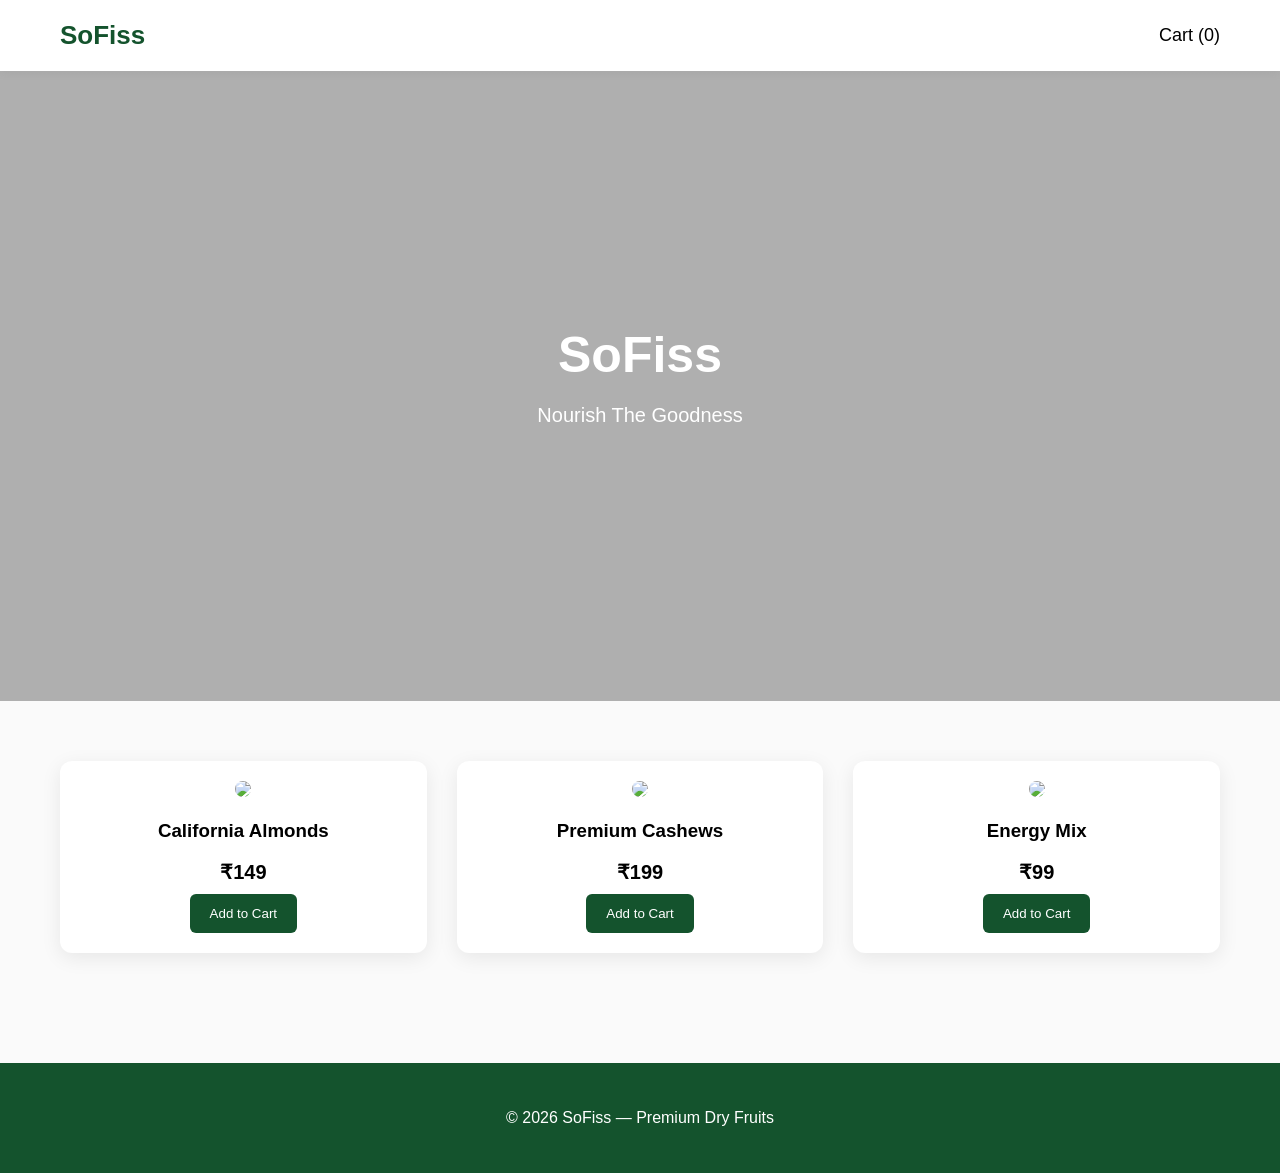
==== index.html @ 2367a93e "Update index.html" ====
<!DOCTYPE html>
<html lang="en">
<head>
<meta charset="UTF-8">
<meta name="viewport" content="width=device-width, initial-scale=1.0">
<title>SoFiss - Nourish The Goodness</title>

<style>

body{
margin:0;
font-family:Arial;
background:#fafafa;
}

header{
display:flex;
justify-content:space-between;
align-items:center;
padding:20px 60px;
background:white;
box-shadow:0 2px 10px rgba(0,0,0,0.05);
}

.logo{
font-size:26px;
font-weight:bold;
color:#14532d;
}

.cart{
font-size:18px;
cursor:pointer;
}

.hero{
height:70vh;
background:linear-gradient(rgba(0,0,0,0.3),rgba(0,0,0,0.3)),
url('https://images.unsplash.com/photo-1604908176997-4317a8c7d0cb');
background-size:cover;
background-position:center;
display:flex;
align-items:center;
justify-content:center;
color:white;
text-align:center;
}

.hero h1{
font-size:50px;
margin:0;
}

.hero p{
font-size:20px;
}

.products{
padding:60px;
display:grid;
grid-template-columns:repeat(auto-fit,minmax(250px,1fr));
gap:30px;
}

.card{
background:white;
border-radius:12px;
box-shadow:0 5px 20px rgba(0,0,0,0.08);
padding:20px;
text-align:center;
transition:0.3s;
}

.card:hover{
transform:translateY(-5px);
}

.card img{
width:100%;
border-radius:10px;
}

.price{
font-size:20px;
font-weight:bold;
margin:10px 0;
}

button{
background:#14532d;
color:white;
border:none;
padding:12px 20px;
border-radius:6px;
cursor:pointer;
}

button:hover{
background:#166534;
}

.cart-popup{
position:fixed;
right:0;
top:0;
width:320px;
height:100%;
background:white;
box-shadow:-5px 0 20px rgba(0,0,0,0.1);
padding:20px;
display:none;
flex-direction:column;
}

.cart-item{
display:flex;
justify-content:space-between;
margin-bottom:15px;
}

.checkout{
margin-top:auto;
}

footer{
text-align:center;
padding:30px;
background:#14532d;
color:white;
margin-top:50px;
}

</style>
</head>

<body>

<header>

<div class="logo">SoFiss</div>

<div class="cart" onclick="toggleCart()">
Cart (<span id="cart-count">0</span>)
</div>

</header>

<section class="hero">

<div>
<h1>SoFiss</h1>
<p>Nourish The Goodness</p>
</div>

</section>


<section class="products">

<div class="card">
<img src="https://images.unsplash.com/photo-1508747703725-719777637510">
<h3>California Almonds</h3>
<div class="price">₹149</div>
<button onclick="addToCart('Almonds',149)">Add to Cart</button>
</div>

<div class="card">
<img src="https://images.unsplash.com/photo-1615486363976-54a61d5bb0f7">
<h3>Premium Cashews</h3>
<div class="price">₹199</div>
<button onclick="addToCart('Cashews',199)">Add to Cart</button>
</div>

<div class="card">
<img src="https://images.unsplash.com/photo-1614707267537-b85aaf00c4b7">
<h3>Energy Mix</h3>
<div class="price">₹99</div>
<button onclick="addToCart('Mix Fruit',99)">Add to Cart</button>
</div>

</section>


<div class="cart-popup" id="cart">

<h2>Your Cart</h2>

<div id="cart-items"></div>

<div class="checkout">
<button onclick="checkout()">Checkout</button>
</div>

</div>


<footer>

<p>© 2026 SoFiss — Premium Dry Fruits</p>

</footer>


<script>

let cart=[]
let cartCount=0

function addToCart(name,price){

cart.push({name,price})

cartCount++

document.getElementById("cart-count").innerText=cartCount

renderCart()

}

function renderCart(){

let items=document.getElementById("cart-items")

items.innerHTML=""

cart.forEach((item,index)=>{

items.innerHTML+=`

<div class="cart-item">

${item.name} - ₹${item.price}

<button onclick="removeItem(${index})">X</button>

</div>

`

})

}

function removeItem(index){

cart.splice(index,1)

cartCount--

document.getElementById("cart-count").innerText=cartCount

renderCart()

}

function toggleCart(){

let cartBox=document.getElementById("cart")

if(cartBox.style.display==="flex"){

cartBox.style.display="none"

}else{

cartBox.style.display="flex"

}

}

function checkout(){

alert("Order placed successfully!")

cart=[]

cartCount=0

document.getElementById("cart-count").innerText=0

renderCart()

}

</script>

</body>
</html>
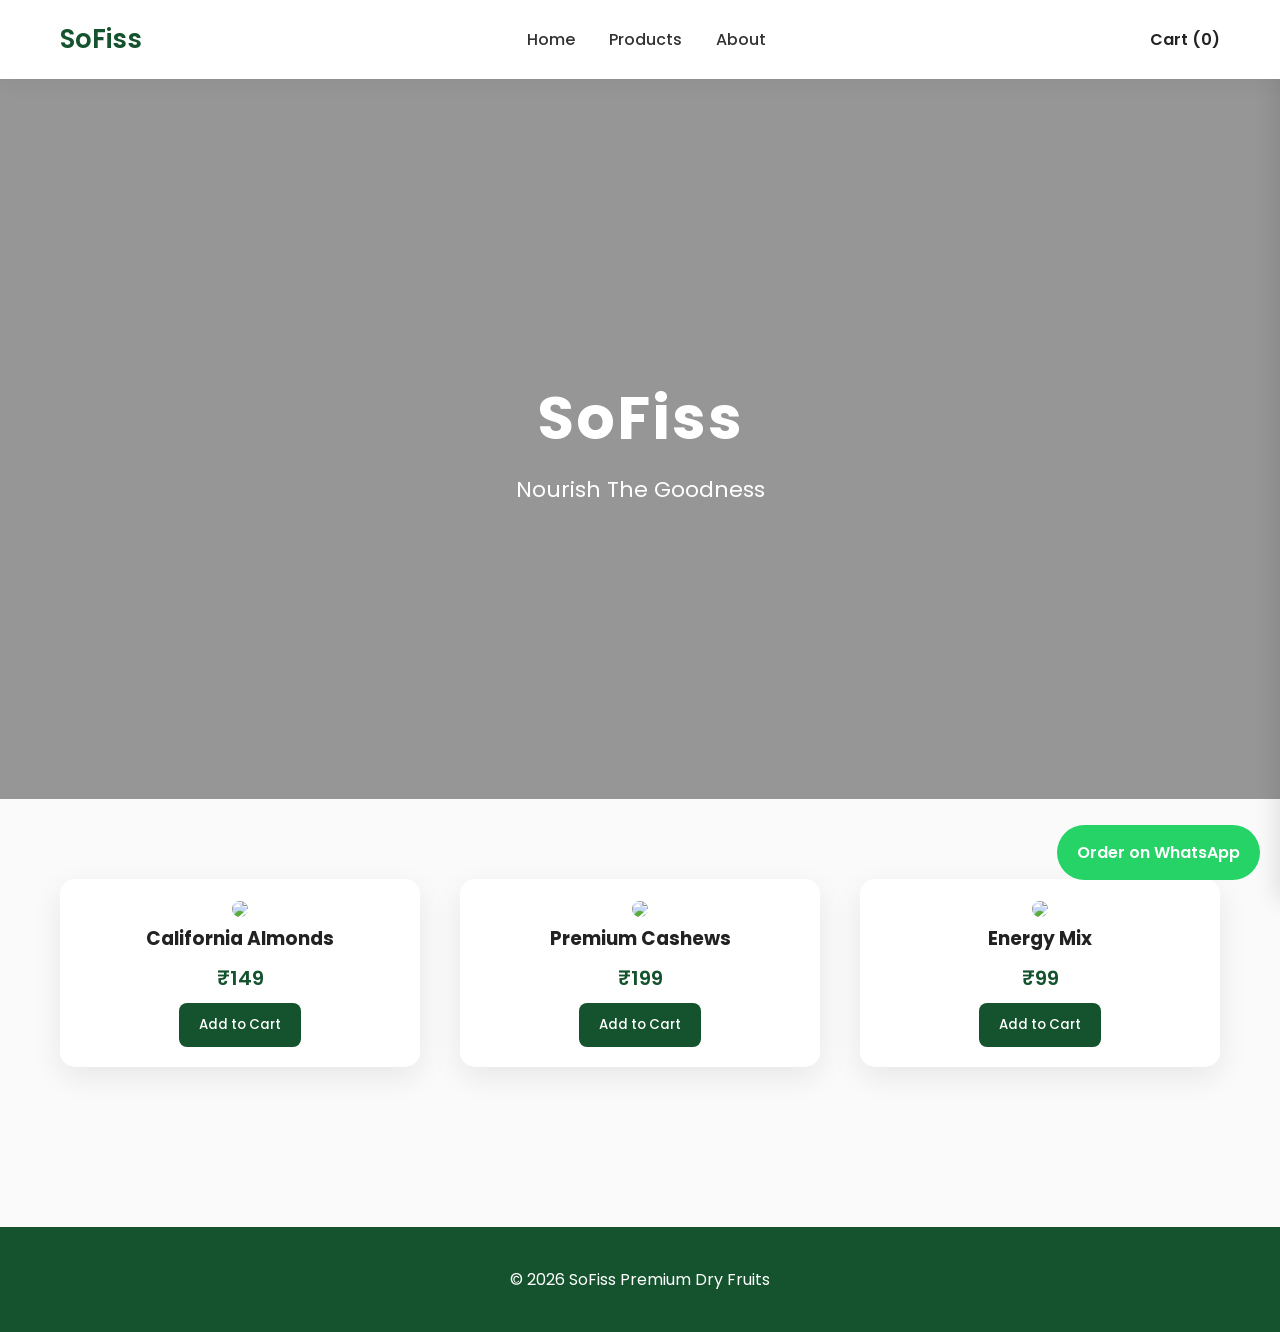
==== commit d248bca5: "Update index.html" ====
--- a/index.html
+++ b/index.html
@@ -1,16 +1,26 @@
 <!DOCTYPE html>
 <html lang="en">
 <head>
+
 <meta charset="UTF-8">
 <meta name="viewport" content="width=device-width, initial-scale=1.0">
-<title>SoFiss - Nourish The Goodness</title>
+
+<title>SoFiss | Nourish The Goodness</title>
+
+<link href="https://fonts.googleapis.com/css2?family=Poppins:wght@300;400;600&display=swap" rel="stylesheet">
 
 <style>
 
+*{
+margin:0;
+padding:0;
+box-sizing:border-box;
+font-family:Poppins;
+}
+
 body{
-margin:0;
-font-family:Arial;
 background:#fafafa;
+color:#222;
 }
 
 header{
@@ -19,71 +29,83 @@
 align-items:center;
 padding:20px 60px;
 background:white;
-box-shadow:0 2px 10px rgba(0,0,0,0.05);
+box-shadow:0 4px 20px rgba(0,0,0,0.05);
+position:sticky;
+top:0;
+z-index:100;
 }
 
 .logo{
 font-size:26px;
-font-weight:bold;
+font-weight:600;
 color:#14532d;
 }
 
+nav a{
+margin:0 15px;
+text-decoration:none;
+color:#333;
+font-weight:500;
+}
+
 .cart{
-font-size:18px;
 cursor:pointer;
+font-weight:600;
 }
 
 .hero{
-height:70vh;
-background:linear-gradient(rgba(0,0,0,0.3),rgba(0,0,0,0.3)),
-url('https://images.unsplash.com/photo-1604908176997-4317a8c7d0cb');
+height:80vh;
+background:linear-gradient(rgba(0,0,0,0.4),rgba(0,0,0,0.4)),
+url("https://images.unsplash.com/photo-1604908176997-4317a8c7d0cb");
 background-size:cover;
 background-position:center;
 display:flex;
 align-items:center;
 justify-content:center;
+text-align:center;
 color:white;
-text-align:center;
 }
 
 .hero h1{
-font-size:50px;
-margin:0;
+font-size:60px;
+letter-spacing:2px;
 }
 
 .hero p{
-font-size:20px;
+font-size:22px;
+margin-top:10px;
 }
 
 .products{
-padding:60px;
+padding:80px 60px;
 display:grid;
 grid-template-columns:repeat(auto-fit,minmax(250px,1fr));
-gap:30px;
+gap:40px;
 }
 
 .card{
 background:white;
-border-radius:12px;
-box-shadow:0 5px 20px rgba(0,0,0,0.08);
+border-radius:15px;
+box-shadow:0 10px 30px rgba(0,0,0,0.08);
 padding:20px;
 text-align:center;
-transition:0.3s;
+transition:0.4s;
 }
 
 .card:hover{
-transform:translateY(-5px);
+transform:translateY(-10px);
 }
 
 .card img{
 width:100%;
-border-radius:10px;
+border-radius:12px;
 }
 
 .price{
 font-size:20px;
-font-weight:bold;
 margin:10px 0;
+font-weight:600;
+color:#14532d;
 }
 
 button{
@@ -91,59 +113,86 @@
 color:white;
 border:none;
 padding:12px 20px;
-border-radius:6px;
+border-radius:8px;
 cursor:pointer;
+font-weight:500;
 }
 
 button:hover{
-background:#166534;
-}
-
-.cart-popup{
+background:#0f3d21;
+}
+
+.cart-panel{
 position:fixed;
-right:0;
+right:-350px;
 top:0;
-width:320px;
+width:350px;
 height:100%;
 background:white;
 box-shadow:-5px 0 20px rgba(0,0,0,0.1);
-padding:20px;
-display:none;
+padding:30px;
+transition:0.4s;
+display:flex;
 flex-direction:column;
+}
+
+.cart-panel.active{
+right:0;
 }
 
 .cart-item{
 display:flex;
 justify-content:space-between;
-margin-bottom:15px;
+margin:15px 0;
+font-size:15px;
 }
 
 .checkout{
 margin-top:auto;
 }
 
+.whatsapp{
+position:fixed;
+bottom:20px;
+right:20px;
+background:#25D366;
+color:white;
+padding:15px 20px;
+border-radius:50px;
+font-weight:600;
+text-decoration:none;
+}
+
 footer{
-text-align:center;
-padding:30px;
+margin-top:80px;
+padding:40px;
 background:#14532d;
 color:white;
-margin-top:50px;
+text-align:center;
 }
 
 </style>
 </head>
 
+
 <body>
 
 <header>
 
 <div class="logo">SoFiss</div>
+
+<nav>
+<a href="#">Home</a>
+<a href="#">Products</a>
+<a href="#">About</a>
+</nav>
 
 <div class="cart" onclick="toggleCart()">
 Cart (<span id="cart-count">0</span>)
 </div>
 
 </header>
+
 
 <section class="hero">
 
@@ -181,11 +230,11 @@
 </section>
 
 
-<div class="cart-popup" id="cart">
+<div class="cart-panel" id="cartPanel">
 
 <h2>Your Cart</h2>
 
-<div id="cart-items"></div>
+<div id="cartItems"></div>
 
 <div class="checkout">
 <button onclick="checkout()">Checkout</button>
@@ -194,25 +243,30 @@
 </div>
 
 
+<a class="whatsapp" href="https://wa.me/91XXXXXXXXXX">
+Order on WhatsApp
+</a>
+
+
 <footer>
 
-<p>© 2026 SoFiss — Premium Dry Fruits</p>
+<p>© 2026 SoFiss Premium Dry Fruits</p>
 
 </footer>
 
 
+
 <script>
 
 let cart=[]
-let cartCount=0
+let count=0
 
 function addToCart(name,price){
 
 cart.push({name,price})
-
-cartCount++
-
-document.getElementById("cart-count").innerText=cartCount
+count++
+
+document.getElementById("cart-count").innerText=count
 
 renderCart()
 
@@ -220,7 +274,7 @@
 
 function renderCart(){
 
-let items=document.getElementById("cart-items")
+let items=document.getElementById("cartItems")
 
 items.innerHTML=""
 
@@ -246,9 +300,9 @@
 
 cart.splice(index,1)
 
-cartCount--
-
-document.getElementById("cart-count").innerText=cartCount
+count--
+
+document.getElementById("cart-count").innerText=count
 
 renderCart()
 
@@ -256,27 +310,16 @@
 
 function toggleCart(){
 
-let cartBox=document.getElementById("cart")
-
-if(cartBox.style.display==="flex"){
-
-cartBox.style.display="none"
-
-}else{
-
-cartBox.style.display="flex"
-
-}
+document.getElementById("cartPanel").classList.toggle("active")
 
 }
 
 function checkout(){
 
-alert("Order placed successfully!")
+alert("Thank you for ordering from SoFiss!")
 
 cart=[]
-
-cartCount=0
+count=0
 
 document.getElementById("cart-count").innerText=0
 
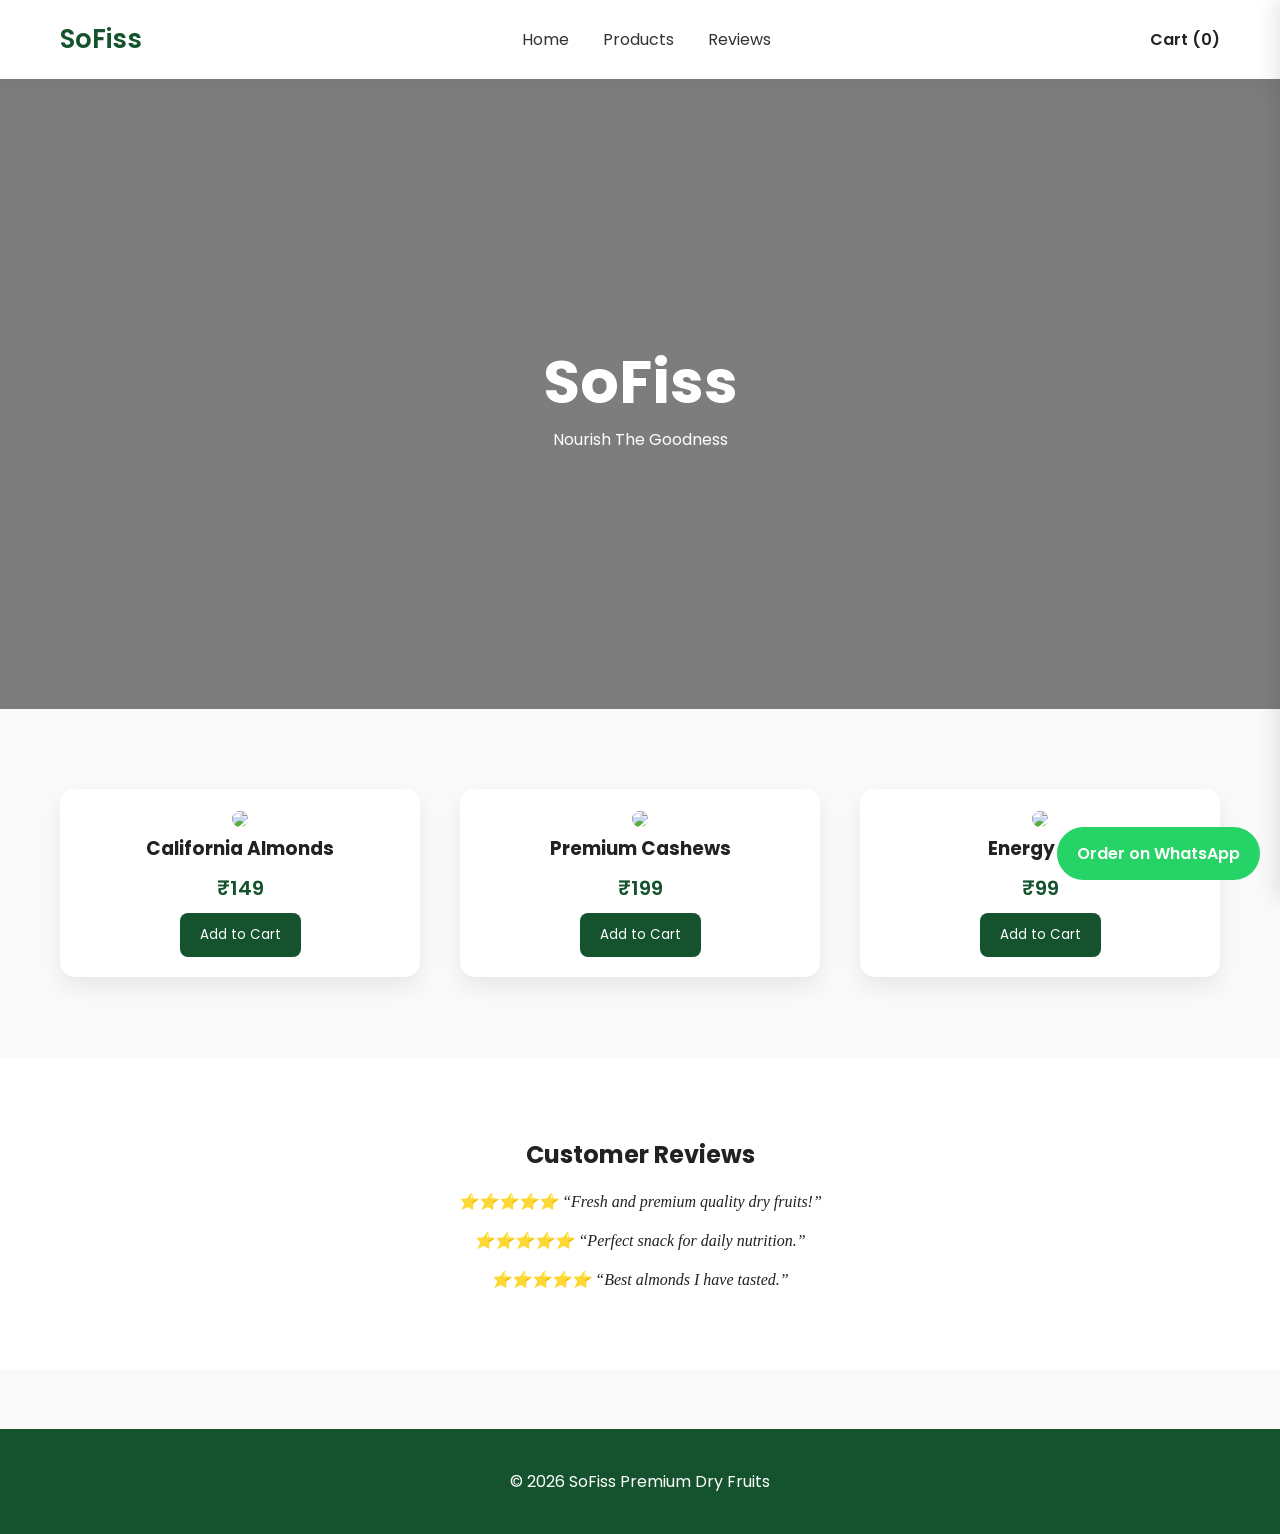
==== commit c2d05cd6: "Update index.html" ====
--- a/index.html
+++ b/index.html
@@ -1,5 +1,6 @@
 <!DOCTYPE html>
 <html lang="en">
+
 <head>
 
 <meta charset="UTF-8">
@@ -22,6 +23,8 @@
 background:#fafafa;
 color:#222;
 }
+
+/* HEADER */
 
 header{
 display:flex;
@@ -29,10 +32,9 @@
 align-items:center;
 padding:20px 60px;
 background:white;
-box-shadow:0 4px 20px rgba(0,0,0,0.05);
+box-shadow:0 5px 20px rgba(0,0,0,0.05);
 position:sticky;
 top:0;
-z-index:100;
 }
 
 .logo{
@@ -45,7 +47,6 @@
 margin:0 15px;
 text-decoration:none;
 color:#333;
-font-weight:500;
 }
 
 .cart{
@@ -53,9 +54,11 @@
 font-weight:600;
 }
 
+/* HERO */
+
 .hero{
-height:80vh;
-background:linear-gradient(rgba(0,0,0,0.4),rgba(0,0,0,0.4)),
+height:70vh;
+background:linear-gradient(rgba(0,0,0,0.5),rgba(0,0,0,0.5)),
 url("https://images.unsplash.com/photo-1604908176997-4317a8c7d0cb");
 background-size:cover;
 background-position:center;
@@ -68,32 +71,28 @@
 
 .hero h1{
 font-size:60px;
-letter-spacing:2px;
-}
-
-.hero p{
-font-size:22px;
-margin-top:10px;
-}
+}
+
+/* PRODUCTS */
 
 .products{
 padding:80px 60px;
 display:grid;
-grid-template-columns:repeat(auto-fit,minmax(250px,1fr));
+grid-template-columns:repeat(auto-fit,minmax(260px,1fr));
 gap:40px;
 }
 
 .card{
 background:white;
 border-radius:15px;
-box-shadow:0 10px 30px rgba(0,0,0,0.08);
 padding:20px;
 text-align:center;
-transition:0.4s;
+box-shadow:0 10px 25px rgba(0,0,0,0.08);
+transition:0.3s;
 }
 
 .card:hover{
-transform:translateY(-10px);
+transform:translateY(-8px);
 }
 
 .card img{
@@ -107,6 +106,8 @@
 font-weight:600;
 color:#14532d;
 }
+
+/* BUTTONS */
 
 button{
 background:#14532d;
@@ -115,22 +116,23 @@
 padding:12px 20px;
 border-radius:8px;
 cursor:pointer;
-font-weight:500;
 }
 
 button:hover{
-background:#0f3d21;
-}
+background:#0e3f22;
+}
+
+/* CART */
 
 .cart-panel{
 position:fixed;
-right:-350px;
+right:-360px;
 top:0;
-width:350px;
+width:360px;
 height:100%;
 background:white;
+padding:30px;
 box-shadow:-5px 0 20px rgba(0,0,0,0.1);
-padding:30px;
 transition:0.4s;
 display:flex;
 flex-direction:column;
@@ -144,11 +146,34 @@
 display:flex;
 justify-content:space-between;
 margin:15px 0;
-font-size:15px;
-}
-
-.checkout{
-margin-top:auto;
+}
+
+.total{
+margin-top:20px;
+font-weight:600;
+}
+
+/* REVIEWS */
+
+.reviews{
+padding:80px 60px;
+background:white;
+text-align:center;
+}
+
+.review{
+margin-top:20px;
+font-style:italic;
+}
+
+/* FOOTER */
+
+footer{
+background:#14532d;
+color:white;
+padding:40px;
+text-align:center;
+margin-top:60px;
 }
 
 .whatsapp{
@@ -156,22 +181,15 @@
 bottom:20px;
 right:20px;
 background:#25D366;
+padding:14px 20px;
+border-radius:50px;
 color:white;
-padding:15px 20px;
-border-radius:50px;
+text-decoration:none;
 font-weight:600;
-text-decoration:none;
-}
-
-footer{
-margin-top:80px;
-padding:40px;
-background:#14532d;
-color:white;
-text-align:center;
 }
 
 </style>
+
 </head>
 
 
@@ -184,7 +202,7 @@
 <nav>
 <a href="#">Home</a>
 <a href="#">Products</a>
-<a href="#">About</a>
+<a href="#">Reviews</a>
 </nav>
 
 <div class="cart" onclick="toggleCart()">
@@ -207,38 +225,78 @@
 <section class="products">
 
 <div class="card">
+
 <img src="https://images.unsplash.com/photo-1508747703725-719777637510">
+
 <h3>California Almonds</h3>
+
 <div class="price">₹149</div>
-<button onclick="addToCart('Almonds',149)">Add to Cart</button>
-</div>
+
+<button onclick="addToCart('Almonds',149)">
+Add to Cart
+</button>
+
+</div>
+
 
 <div class="card">
+
 <img src="https://images.unsplash.com/photo-1615486363976-54a61d5bb0f7">
+
 <h3>Premium Cashews</h3>
+
 <div class="price">₹199</div>
-<button onclick="addToCart('Cashews',199)">Add to Cart</button>
-</div>
+
+<button onclick="addToCart('Cashews',199)">
+Add to Cart
+</button>
+
+</div>
+
 
 <div class="card">
+
 <img src="https://images.unsplash.com/photo-1614707267537-b85aaf00c4b7">
+
 <h3>Energy Mix</h3>
+
 <div class="price">₹99</div>
-<button onclick="addToCart('Mix Fruit',99)">Add to Cart</button>
+
+<button onclick="addToCart('Mix Fruit',99)">
+Add to Cart
+</button>
+
 </div>
 
 </section>
 
 
+<section class="reviews">
+
+<h2>Customer Reviews</h2>
+
+<p class="review">⭐⭐⭐⭐⭐ “Fresh and premium quality dry fruits!”</p>
+
+<p class="review">⭐⭐⭐⭐⭐ “Perfect snack for daily nutrition.”</p>
+
+<p class="review">⭐⭐⭐⭐⭐ “Best almonds I have tasted.”</p>
+
+</section>
+
+
 <div class="cart-panel" id="cartPanel">
 
 <h2>Your Cart</h2>
 
 <div id="cartItems"></div>
 
-<div class="checkout">
-<button onclick="checkout()">Checkout</button>
-</div>
+<div class="total">
+Total: ₹<span id="total">0</span>
+</div>
+
+<button onclick="checkout()">
+Checkout
+</button>
 
 </div>
 
@@ -255,18 +313,21 @@
 </footer>
 
 
-
 <script>
 
 let cart=[]
 let count=0
+let total=0
 
 function addToCart(name,price){
 
 cart.push({name,price})
+
 count++
+total+=price
 
 document.getElementById("cart-count").innerText=count
+document.getElementById("total").innerText=total
 
 renderCart()
 
@@ -284,7 +345,7 @@
 
 <div class="cart-item">
 
-${item.name} - ₹${item.price}
+${item.name} ₹${item.price}
 
 <button onclick="removeItem(${index})">X</button>
 
@@ -298,11 +359,14 @@
 
 function removeItem(index){
 
+total-=cart[index].price
+
 cart.splice(index,1)
 
 count--
 
 document.getElementById("cart-count").innerText=count
+document.getElementById("total").innerText=total
 
 renderCart()
 
@@ -320,8 +384,10 @@
 
 cart=[]
 count=0
+total=0
 
 document.getElementById("cart-count").innerText=0
+document.getElementById("total").innerText=0
 
 renderCart()
 
@@ -329,5 +395,7 @@
 
 </script>
 
+
 </body>
+
 </html>
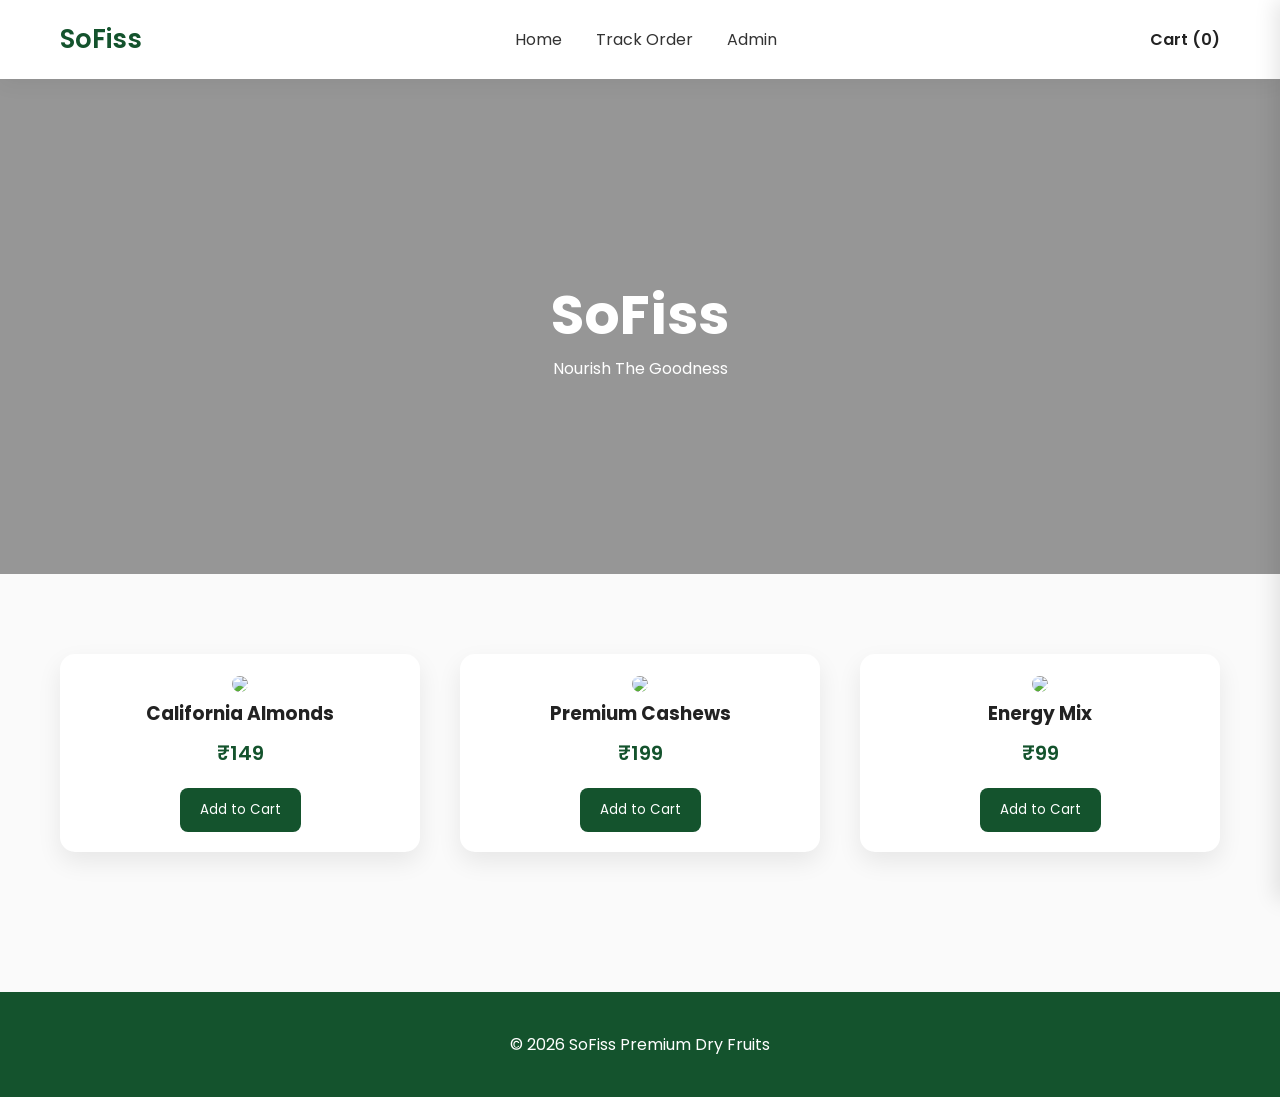
==== commit 0a5a5a5d: "Update index.html" ====
--- a/index.html
+++ b/index.html
@@ -47,6 +47,7 @@
 margin:0 15px;
 text-decoration:none;
 color:#333;
+cursor:pointer;
 }
 
 .cart{
@@ -57,20 +58,20 @@
 /* HERO */
 
 .hero{
-height:70vh;
-background:linear-gradient(rgba(0,0,0,0.5),rgba(0,0,0,0.5)),
+height:55vh;
+background:linear-gradient(rgba(0,0,0,0.4),rgba(0,0,0,0.4)),
 url("https://images.unsplash.com/photo-1604908176997-4317a8c7d0cb");
 background-size:cover;
 background-position:center;
 display:flex;
 align-items:center;
 justify-content:center;
+color:white;
 text-align:center;
-color:white;
 }
 
 .hero h1{
-font-size:60px;
+font-size:55px;
 }
 
 /* PRODUCTS */
@@ -88,11 +89,6 @@
 padding:20px;
 text-align:center;
 box-shadow:0 10px 25px rgba(0,0,0,0.08);
-transition:0.3s;
-}
-
-.card:hover{
-transform:translateY(-8px);
 }
 
 .card img{
@@ -106,8 +102,6 @@
 font-weight:600;
 color:#14532d;
 }
-
-/* BUTTONS */
 
 button{
 background:#14532d;
@@ -116,6 +110,7 @@
 padding:12px 20px;
 border-radius:8px;
 cursor:pointer;
+margin-top:10px;
 }
 
 button:hover{
@@ -134,8 +129,7 @@
 padding:30px;
 box-shadow:-5px 0 20px rgba(0,0,0,0.1);
 transition:0.4s;
-display:flex;
-flex-direction:column;
+overflow:auto;
 }
 
 .cart-panel.active{
@@ -153,20 +147,51 @@
 font-weight:600;
 }
 
-/* REVIEWS */
-
-.reviews{
-padding:80px 60px;
+/* CHECKOUT */
+
+.checkout{
+display:none;
+padding:60px;
 background:white;
-text-align:center;
-}
-
-.review{
-margin-top:20px;
-font-style:italic;
-}
-
-/* FOOTER */
+}
+
+input,textarea{
+width:100%;
+padding:12px;
+margin:10px 0;
+border-radius:6px;
+border:1px solid #ddd;
+}
+
+/* ORDER TRACKING */
+
+.track{
+display:none;
+padding:60px;
+background:white;
+}
+
+.status{
+padding:10px;
+background:#eee;
+border-radius:6px;
+margin-top:10px;
+}
+
+/* ADMIN */
+
+.admin{
+display:none;
+padding:60px;
+}
+
+.order-card{
+background:white;
+padding:20px;
+border-radius:10px;
+margin-bottom:20px;
+box-shadow:0 5px 20px rgba(0,0,0,0.05);
+}
 
 footer{
 background:#14532d;
@@ -176,18 +201,6 @@
 margin-top:60px;
 }
 
-.whatsapp{
-position:fixed;
-bottom:20px;
-right:20px;
-background:#25D366;
-padding:14px 20px;
-border-radius:50px;
-color:white;
-text-decoration:none;
-font-weight:600;
-}
-
 </style>
 
 </head>
@@ -200,9 +213,9 @@
 <div class="logo">SoFiss</div>
 
 <nav>
-<a href="#">Home</a>
-<a href="#">Products</a>
-<a href="#">Reviews</a>
+<a onclick="showHome()">Home</a>
+<a onclick="showTrack()">Track Order</a>
+<a onclick="showAdmin()">Admin</a>
 </nav>
 
 <div class="cart" onclick="toggleCart()">
@@ -212,7 +225,7 @@
 </header>
 
 
-<section class="hero">
+<section class="hero" id="hero">
 
 <div>
 <h1>SoFiss</h1>
@@ -222,88 +235,83 @@
 </section>
 
 
-<section class="products">
+<section class="products" id="products">
 
 <div class="card">
-
 <img src="https://images.unsplash.com/photo-1508747703725-719777637510">
-
 <h3>California Almonds</h3>
-
 <div class="price">₹149</div>
-
-<button onclick="addToCart('Almonds',149)">
-Add to Cart
-</button>
-
-</div>
-
+<button onclick="addToCart('Almonds',149)">Add to Cart</button>
+</div>
 
 <div class="card">
-
 <img src="https://images.unsplash.com/photo-1615486363976-54a61d5bb0f7">
-
 <h3>Premium Cashews</h3>
-
 <div class="price">₹199</div>
-
-<button onclick="addToCart('Cashews',199)">
-Add to Cart
-</button>
-
-</div>
-
+<button onclick="addToCart('Cashews',199)">Add to Cart</button>
+</div>
 
 <div class="card">
-
 <img src="https://images.unsplash.com/photo-1614707267537-b85aaf00c4b7">
-
 <h3>Energy Mix</h3>
-
 <div class="price">₹99</div>
-
-<button onclick="addToCart('Mix Fruit',99)">
-Add to Cart
-</button>
-
+<button onclick="addToCart('Mix Fruit',99)">Add to Cart</button>
 </div>
 
 </section>
 
 
-<section class="reviews">
-
-<h2>Customer Reviews</h2>
-
-<p class="review">⭐⭐⭐⭐⭐ “Fresh and premium quality dry fruits!”</p>
-
-<p class="review">⭐⭐⭐⭐⭐ “Perfect snack for daily nutrition.”</p>
-
-<p class="review">⭐⭐⭐⭐⭐ “Best almonds I have tasted.”</p>
+<div class="cart-panel" id="cartPanel">
+
+<h2>Your Cart</h2>
+
+<div id="cartItems"></div>
+
+<div class="total">
+Total ₹<span id="total">0</span>
+</div>
+
+<button onclick="openCheckout()">Checkout</button>
+
+</div>
+
+
+<section class="checkout" id="checkout">
+
+<h2>Checkout</h2>
+
+<div id="orderSummary"></div>
+
+<input id="name" placeholder="Full Name">
+<input id="phone" placeholder="Phone">
+<input id="email" placeholder="Email">
+<textarea id="address" placeholder="Delivery Address"></textarea>
+
+<button onclick="placeOrder()">Place Order</button>
 
 </section>
 
 
-<div class="cart-panel" id="cartPanel">
-
-<h2>Your Cart</h2>
-
-<div id="cartItems"></div>
-
-<div class="total">
-Total: ₹<span id="total">0</span>
-</div>
-
-<button onclick="checkout()">
-Checkout
-</button>
-
-</div>
-
-
-<a class="whatsapp" href="https://wa.me/91XXXXXXXXXX">
-Order on WhatsApp
-</a>
+<section class="track" id="track">
+
+<h2>Track Your Order</h2>
+
+<input id="trackPhone" placeholder="Enter Phone Number">
+
+<button onclick="trackOrder()">Track</button>
+
+<div id="trackResult"></div>
+
+</section>
+
+
+<section class="admin" id="adminPanel">
+
+<h2>Admin Dashboard</h2>
+
+<div id="orders"></div>
+
+</section>
 
 
 <footer>
@@ -316,8 +324,8 @@
 <script>
 
 let cart=[]
+let total=0
 let count=0
-let total=0
 
 function addToCart(name,price){
 
@@ -339,30 +347,23 @@
 
 items.innerHTML=""
 
-cart.forEach((item,index)=>{
+cart.forEach((item,i)=>{
 
 items.innerHTML+=`
-
 <div class="cart-item">
-
 ${item.name} ₹${item.price}
-
-<button onclick="removeItem(${index})">X</button>
-
-</div>
-
+<button onclick="removeItem(${i})">X</button>
+</div>
 `
 
 })
 
 }
 
-function removeItem(index){
-
-total-=cart[index].price
-
-cart.splice(index,1)
-
+function removeItem(i){
+
+total-=cart[i].price
+cart.splice(i,1)
 count--
 
 document.getElementById("cart-count").innerText=count
@@ -378,13 +379,45 @@
 
 }
 
-function checkout(){
-
-alert("Thank you for ordering from SoFiss!")
+function openCheckout(){
+
+document.getElementById("checkout").style.display="block"
+
+let summary=""
+
+cart.forEach(item=>{
+summary+=`<p>${item.name} - ₹${item.price}</p>`
+})
+
+document.getElementById("orderSummary").innerHTML=summary
+
+}
+
+function placeOrder(){
+
+let orderID="SF"+Math.floor(Math.random()*100000)
+
+let order={
+id:orderID,
+name:document.getElementById("name").value,
+phone:document.getElementById("phone").value,
+address:document.getElementById("address").value,
+items:cart,
+total:total,
+status:"Pending"
+}
+
+let orders=JSON.parse(localStorage.getItem("orders")) || []
+
+orders.push(order)
+
+localStorage.setItem("orders",JSON.stringify(orders))
+
+alert("Order Placed! Order ID: "+orderID)
 
 cart=[]
+total=0
 count=0
-total=0
 
 document.getElementById("cart-count").innerText=0
 document.getElementById("total").innerText=0
@@ -393,9 +426,79 @@
 
 }
 
+function showTrack(){
+
+document.getElementById("track").style.display="block"
+
+}
+
+function trackOrder(){
+
+let phone=document.getElementById("trackPhone").value
+
+let orders=JSON.parse(localStorage.getItem("orders")) || []
+
+let result=""
+
+orders.forEach(o=>{
+
+if(o.phone===phone){
+
+result+=`
+
+<div class="status">
+
+Order ${o.id} - ${o.status} <br>
+Total ₹${o.total}
+
+</div>
+
+`
+
+}
+
+})
+
+document.getElementById("trackResult").innerHTML=result || "No orders found"
+
+}
+
+function showAdmin(){
+
+document.getElementById("adminPanel").style.display="block"
+
+let orders=JSON.parse(localStorage.getItem("orders")) || []
+
+let html=""
+
+orders.forEach(o=>{
+
+html+=`
+
+<div class="order-card">
+
+<h3>Order ${o.id}</h3>
+
+<p>Name: ${o.name}</p>
+
+<p>Phone: ${o.phone}</p>
+
+<p>Total: ₹${o.total}</p>
+
+<p>Status: ${o.status}</p>
+
+</div>
+
+`
+
+})
+
+document.getElementById("orders").innerHTML=html
+
+}
+
 </script>
 
 
 </body>
-
 </html>
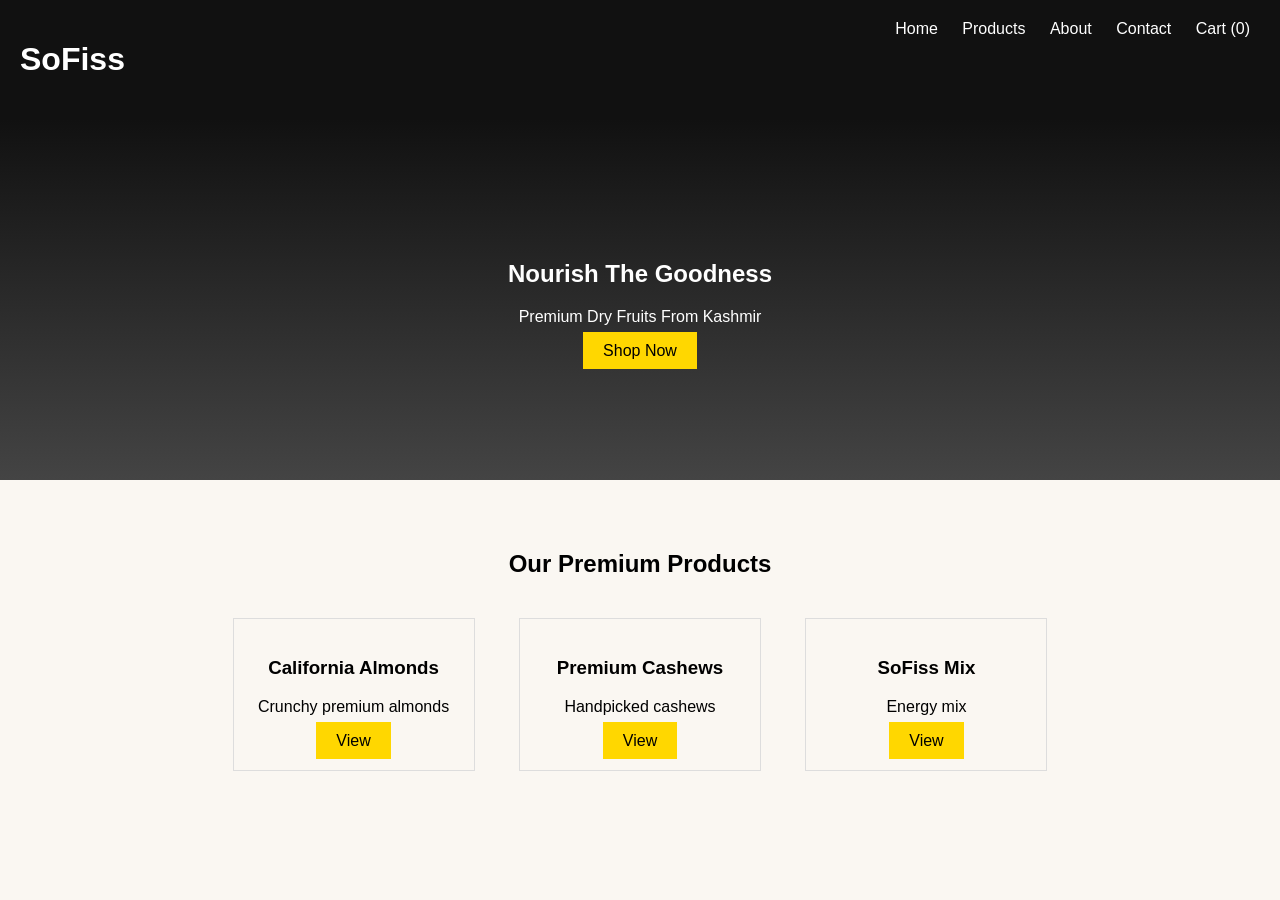
==== commit 1e1c7eea: "Add files via upload" ====
--- a/index.html
+++ b/index.html
@@ -1,504 +1,60 @@
 <!DOCTYPE html>
-<html lang="en">
-
+<html>
 <head>
-
-<meta charset="UTF-8">
-<meta name="viewport" content="width=device-width, initial-scale=1.0">
-
-<title>SoFiss | Nourish The Goodness</title>
-
-<link href="https://fonts.googleapis.com/css2?family=Poppins:wght@300;400;600&display=swap" rel="stylesheet">
-
-<style>
-
-*{
-margin:0;
-padding:0;
-box-sizing:border-box;
-font-family:Poppins;
-}
-
-body{
-background:#fafafa;
-color:#222;
-}
-
-/* HEADER */
-
-header{
-display:flex;
-justify-content:space-between;
-align-items:center;
-padding:20px 60px;
-background:white;
-box-shadow:0 5px 20px rgba(0,0,0,0.05);
-position:sticky;
-top:0;
-}
-
-.logo{
-font-size:26px;
-font-weight:600;
-color:#14532d;
-}
-
-nav a{
-margin:0 15px;
-text-decoration:none;
-color:#333;
-cursor:pointer;
-}
-
-.cart{
-cursor:pointer;
-font-weight:600;
-}
-
-/* HERO */
-
-.hero{
-height:55vh;
-background:linear-gradient(rgba(0,0,0,0.4),rgba(0,0,0,0.4)),
-url("https://images.unsplash.com/photo-1604908176997-4317a8c7d0cb");
-background-size:cover;
-background-position:center;
-display:flex;
-align-items:center;
-justify-content:center;
-color:white;
-text-align:center;
-}
-
-.hero h1{
-font-size:55px;
-}
-
-/* PRODUCTS */
-
-.products{
-padding:80px 60px;
-display:grid;
-grid-template-columns:repeat(auto-fit,minmax(260px,1fr));
-gap:40px;
-}
-
-.card{
-background:white;
-border-radius:15px;
-padding:20px;
-text-align:center;
-box-shadow:0 10px 25px rgba(0,0,0,0.08);
-}
-
-.card img{
-width:100%;
-border-radius:12px;
-}
-
-.price{
-font-size:20px;
-margin:10px 0;
-font-weight:600;
-color:#14532d;
-}
-
-button{
-background:#14532d;
-color:white;
-border:none;
-padding:12px 20px;
-border-radius:8px;
-cursor:pointer;
-margin-top:10px;
-}
-
-button:hover{
-background:#0e3f22;
-}
-
-/* CART */
-
-.cart-panel{
-position:fixed;
-right:-360px;
-top:0;
-width:360px;
-height:100%;
-background:white;
-padding:30px;
-box-shadow:-5px 0 20px rgba(0,0,0,0.1);
-transition:0.4s;
-overflow:auto;
-}
-
-.cart-panel.active{
-right:0;
-}
-
-.cart-item{
-display:flex;
-justify-content:space-between;
-margin:15px 0;
-}
-
-.total{
-margin-top:20px;
-font-weight:600;
-}
-
-/* CHECKOUT */
-
-.checkout{
-display:none;
-padding:60px;
-background:white;
-}
-
-input,textarea{
-width:100%;
-padding:12px;
-margin:10px 0;
-border-radius:6px;
-border:1px solid #ddd;
-}
-
-/* ORDER TRACKING */
-
-.track{
-display:none;
-padding:60px;
-background:white;
-}
-
-.status{
-padding:10px;
-background:#eee;
-border-radius:6px;
-margin-top:10px;
-}
-
-/* ADMIN */
-
-.admin{
-display:none;
-padding:60px;
-}
-
-.order-card{
-background:white;
-padding:20px;
-border-radius:10px;
-margin-bottom:20px;
-box-shadow:0 5px 20px rgba(0,0,0,0.05);
-}
-
-footer{
-background:#14532d;
-color:white;
-padding:40px;
-text-align:center;
-margin-top:60px;
-}
-
-</style>
-
+<title>SoFiss | Luxury Dry Fruits</title>
+<link rel="stylesheet" href="style.css">
 </head>
-
 
 <body>
 
 <header>
 
-<div class="logo">SoFiss</div>
+<h1 class="logo">SoFiss</h1>
 
 <nav>
-<a onclick="showHome()">Home</a>
-<a onclick="showTrack()">Track Order</a>
-<a onclick="showAdmin()">Admin</a>
+<a href="index.html">Home</a>
+<a href="products.html">Products</a>
+<a href="about.html">About</a>
+<a href="contact.html">Contact</a>
+<a href="cart.html">Cart (<span id="cart-count">0</span>)</a>
 </nav>
-
-<div class="cart" onclick="toggleCart()">
-Cart (<span id="cart-count">0</span>)
-</div>
 
 </header>
 
+<section class="hero">
 
-<section class="hero" id="hero">
+<h2>Nourish The Goodness</h2>
+<p>Premium Dry Fruits From Kashmir</p>
 
-<div>
-<h1>SoFiss</h1>
-<p>Nourish The Goodness</p>
+<a href="products.html" class="btn">Shop Now</a>
+
+</section>
+
+<section class="home-products">
+
+<h2>Our Premium Products</h2>
+
+<div class="product">
+<h3>California Almonds</h3>
+<p>Crunchy premium almonds</p>
+<a href="almonds.html" class="btn">View</a>
+</div>
+
+<div class="product">
+<h3>Premium Cashews</h3>
+<p>Handpicked cashews</p>
+<a href="cashews.html" class="btn">View</a>
+</div>
+
+<div class="product">
+<h3>SoFiss Mix</h3>
+<p>Energy mix</p>
+<a href="mix.html" class="btn">View</a>
 </div>
 
 </section>
 
-
-<section class="products" id="products">
-
-<div class="card">
-<img src="https://images.unsplash.com/photo-1508747703725-719777637510">
-<h3>California Almonds</h3>
-<div class="price">₹149</div>
-<button onclick="addToCart('Almonds',149)">Add to Cart</button>
-</div>
-
-<div class="card">
-<img src="https://images.unsplash.com/photo-1615486363976-54a61d5bb0f7">
-<h3>Premium Cashews</h3>
-<div class="price">₹199</div>
-<button onclick="addToCart('Cashews',199)">Add to Cart</button>
-</div>
-
-<div class="card">
-<img src="https://images.unsplash.com/photo-1614707267537-b85aaf00c4b7">
-<h3>Energy Mix</h3>
-<div class="price">₹99</div>
-<button onclick="addToCart('Mix Fruit',99)">Add to Cart</button>
-</div>
-
-</section>
-
-
-<div class="cart-panel" id="cartPanel">
-
-<h2>Your Cart</h2>
-
-<div id="cartItems"></div>
-
-<div class="total">
-Total ₹<span id="total">0</span>
-</div>
-
-<button onclick="openCheckout()">Checkout</button>
-
-</div>
-
-
-<section class="checkout" id="checkout">
-
-<h2>Checkout</h2>
-
-<div id="orderSummary"></div>
-
-<input id="name" placeholder="Full Name">
-<input id="phone" placeholder="Phone">
-<input id="email" placeholder="Email">
-<textarea id="address" placeholder="Delivery Address"></textarea>
-
-<button onclick="placeOrder()">Place Order</button>
-
-</section>
-
-
-<section class="track" id="track">
-
-<h2>Track Your Order</h2>
-
-<input id="trackPhone" placeholder="Enter Phone Number">
-
-<button onclick="trackOrder()">Track</button>
-
-<div id="trackResult"></div>
-
-</section>
-
-
-<section class="admin" id="adminPanel">
-
-<h2>Admin Dashboard</h2>
-
-<div id="orders"></div>
-
-</section>
-
-
-<footer>
-
-<p>© 2026 SoFiss Premium Dry Fruits</p>
-
-</footer>
-
-
-<script>
-
-let cart=[]
-let total=0
-let count=0
-
-function addToCart(name,price){
-
-cart.push({name,price})
-
-count++
-total+=price
-
-document.getElementById("cart-count").innerText=count
-document.getElementById("total").innerText=total
-
-renderCart()
-
-}
-
-function renderCart(){
-
-let items=document.getElementById("cartItems")
-
-items.innerHTML=""
-
-cart.forEach((item,i)=>{
-
-items.innerHTML+=`
-<div class="cart-item">
-${item.name} ₹${item.price}
-<button onclick="removeItem(${i})">X</button>
-</div>
-`
-
-})
-
-}
-
-function removeItem(i){
-
-total-=cart[i].price
-cart.splice(i,1)
-count--
-
-document.getElementById("cart-count").innerText=count
-document.getElementById("total").innerText=total
-
-renderCart()
-
-}
-
-function toggleCart(){
-
-document.getElementById("cartPanel").classList.toggle("active")
-
-}
-
-function openCheckout(){
-
-document.getElementById("checkout").style.display="block"
-
-let summary=""
-
-cart.forEach(item=>{
-summary+=`<p>${item.name} - ₹${item.price}</p>`
-})
-
-document.getElementById("orderSummary").innerHTML=summary
-
-}
-
-function placeOrder(){
-
-let orderID="SF"+Math.floor(Math.random()*100000)
-
-let order={
-id:orderID,
-name:document.getElementById("name").value,
-phone:document.getElementById("phone").value,
-address:document.getElementById("address").value,
-items:cart,
-total:total,
-status:"Pending"
-}
-
-let orders=JSON.parse(localStorage.getItem("orders")) || []
-
-orders.push(order)
-
-localStorage.setItem("orders",JSON.stringify(orders))
-
-alert("Order Placed! Order ID: "+orderID)
-
-cart=[]
-total=0
-count=0
-
-document.getElementById("cart-count").innerText=0
-document.getElementById("total").innerText=0
-
-renderCart()
-
-}
-
-function showTrack(){
-
-document.getElementById("track").style.display="block"
-
-}
-
-function trackOrder(){
-
-let phone=document.getElementById("trackPhone").value
-
-let orders=JSON.parse(localStorage.getItem("orders")) || []
-
-let result=""
-
-orders.forEach(o=>{
-
-if(o.phone===phone){
-
-result+=`
-
-<div class="status">
-
-Order ${o.id} - ${o.status} <br>
-Total ₹${o.total}
-
-</div>
-
-`
-
-}
-
-})
-
-document.getElementById("trackResult").innerHTML=result || "No orders found"
-
-}
-
-function showAdmin(){
-
-document.getElementById("adminPanel").style.display="block"
-
-let orders=JSON.parse(localStorage.getItem("orders")) || []
-
-let html=""
-
-orders.forEach(o=>{
-
-html+=`
-
-<div class="order-card">
-
-<h3>Order ${o.id}</h3>
-
-<p>Name: ${o.name}</p>
-
-<p>Phone: ${o.phone}</p>
-
-<p>Total: ₹${o.total}</p>
-
-<p>Status: ${o.status}</p>
-
-</div>
-
-`
-
-})
-
-document.getElementById("orders").innerHTML=html
-
-}
-
-</script>
-
+<script src="script.js"></script>
 
 </body>
-</html>
+</html>
--- a/style.css
+++ b/style.css
@@ -0,0 +1,59 @@
+body{
+font-family:Arial;
+margin:0;
+background:#faf7f2;
+}
+
+header{
+display:flex;
+justify-content:space-between;
+padding:20px;
+background:#111;
+color:white;
+}
+
+nav a{
+color:white;
+margin:10px;
+text-decoration:none;
+}
+
+.hero{
+text-align:center;
+padding:120px;
+background:linear-gradient(#111,#444);
+color:white;
+}
+
+.btn{
+background:gold;
+padding:10px 20px;
+text-decoration:none;
+color:black;
+}
+
+.products,.home-products{
+text-align:center;
+padding:50px;
+}
+
+.product{
+border:1px solid #ddd;
+padding:20px;
+margin:20px;
+display:inline-block;
+width:200px;
+}
+
+.product-page{
+text-align:center;
+padding:80px;
+}
+
+button{
+padding:10px;
+background:black;
+color:white;
+border:none;
+cursor:pointer;
+}
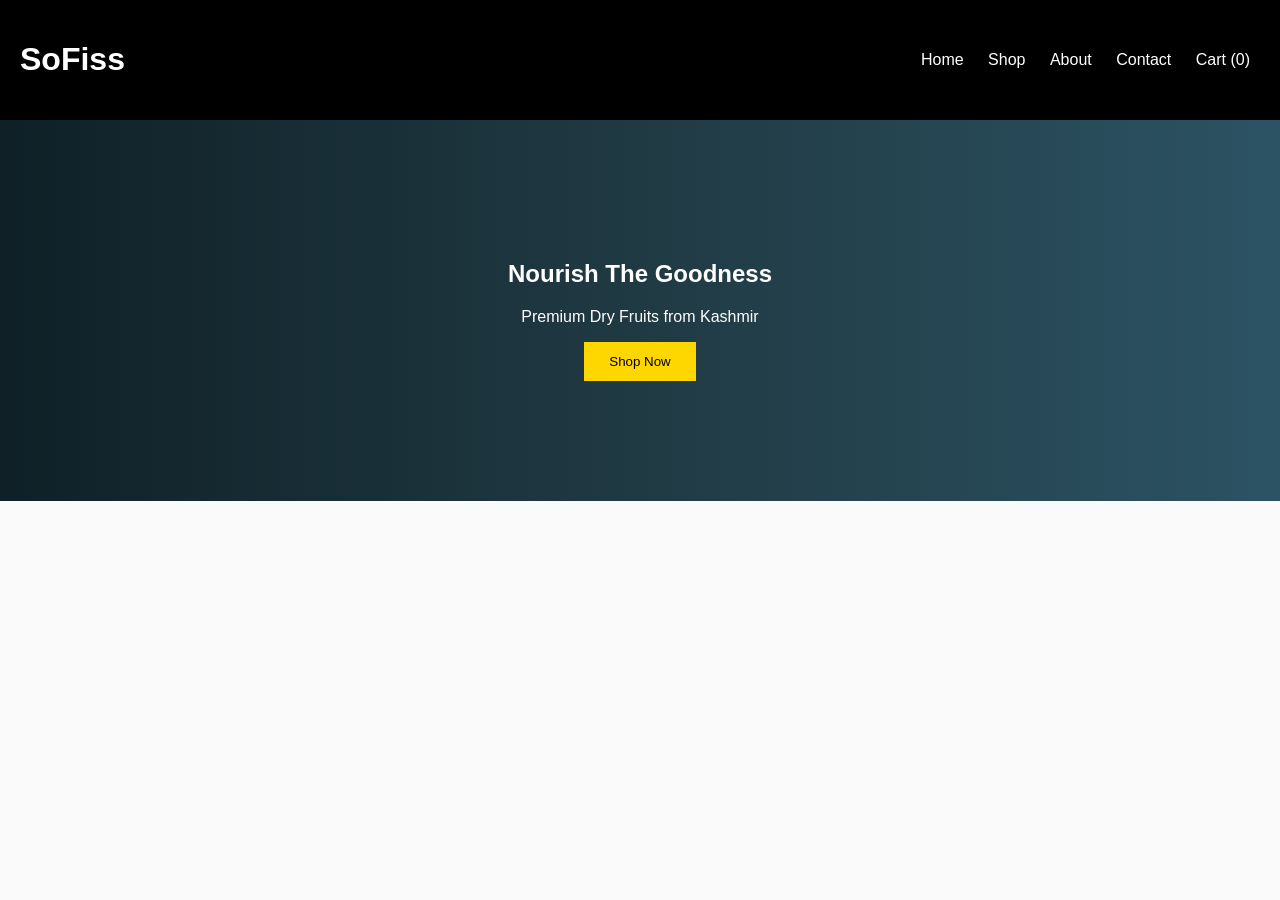
==== commit 72beb486: "Update index.html" ====
--- a/index.html
+++ b/index.html
@@ -1,19 +1,18 @@
 <!DOCTYPE html>
 <html>
 <head>
-<title>SoFiss | Luxury Dry Fruits</title>
+<title>SoFiss | Premium Dry Fruits</title>
 <link rel="stylesheet" href="style.css">
 </head>
 
 <body>
 
 <header>
-
-<h1 class="logo">SoFiss</h1>
+<h1>SoFiss</h1>
 
 <nav>
 <a href="index.html">Home</a>
-<a href="products.html">Products</a>
+<a href="shop.html">Shop</a>
 <a href="about.html">About</a>
 <a href="contact.html">Contact</a>
 <a href="cart.html">Cart (<span id="cart-count">0</span>)</a>
@@ -24,37 +23,15 @@
 <section class="hero">
 
 <h2>Nourish The Goodness</h2>
-<p>Premium Dry Fruits From Kashmir</p>
+<p>Premium Dry Fruits from Kashmir</p>
 
-<a href="products.html" class="btn">Shop Now</a>
-
-</section>
-
-<section class="home-products">
-
-<h2>Our Premium Products</h2>
-
-<div class="product">
-<h3>California Almonds</h3>
-<p>Crunchy premium almonds</p>
-<a href="almonds.html" class="btn">View</a>
-</div>
-
-<div class="product">
-<h3>Premium Cashews</h3>
-<p>Handpicked cashews</p>
-<a href="cashews.html" class="btn">View</a>
-</div>
-
-<div class="product">
-<h3>SoFiss Mix</h3>
-<p>Energy mix</p>
-<a href="mix.html" class="btn">View</a>
-</div>
+<a href="shop.html">
+<button class="btn">Shop Now</button>
+</a>
 
 </section>
 
 <script src="script.js"></script>
 
 </body>
-</html>+</html>
--- a/style.css
+++ b/style.css
@@ -1,59 +1,52 @@
 body{
 font-family:Arial;
 margin:0;
-background:#faf7f2;
+background:#fafafa;
 }
 
 header{
 display:flex;
 justify-content:space-between;
+align-items:center;
 padding:20px;
-background:#111;
+background:black;
 color:white;
 }
 
 nav a{
+margin:10px;
 color:white;
-margin:10px;
 text-decoration:none;
 }
 
 .hero{
 text-align:center;
 padding:120px;
-background:linear-gradient(#111,#444);
+background:linear-gradient(to right,#0f2027,#203a43,#2c5364);
 color:white;
 }
 
 .btn{
+padding:12px 25px;
 background:gold;
-padding:10px 20px;
-text-decoration:none;
-color:black;
+border:none;
+cursor:pointer;
 }
 
-.products,.home-products{
-text-align:center;
-padding:50px;
+.products{
+display:flex;
+gap:30px;
+justify-content:center;
+margin-top:40px;
 }
 
 .product{
 border:1px solid #ddd;
 padding:20px;
-margin:20px;
-display:inline-block;
-width:200px;
+text-align:center;
 }
 
-.product-page{
+.title{
 text-align:center;
-padding:80px;
+margin-top:40px;
 }
-
-button{
-padding:10px;
-background:black;
-color:white;
-border:none;
-cursor:pointer;
-}
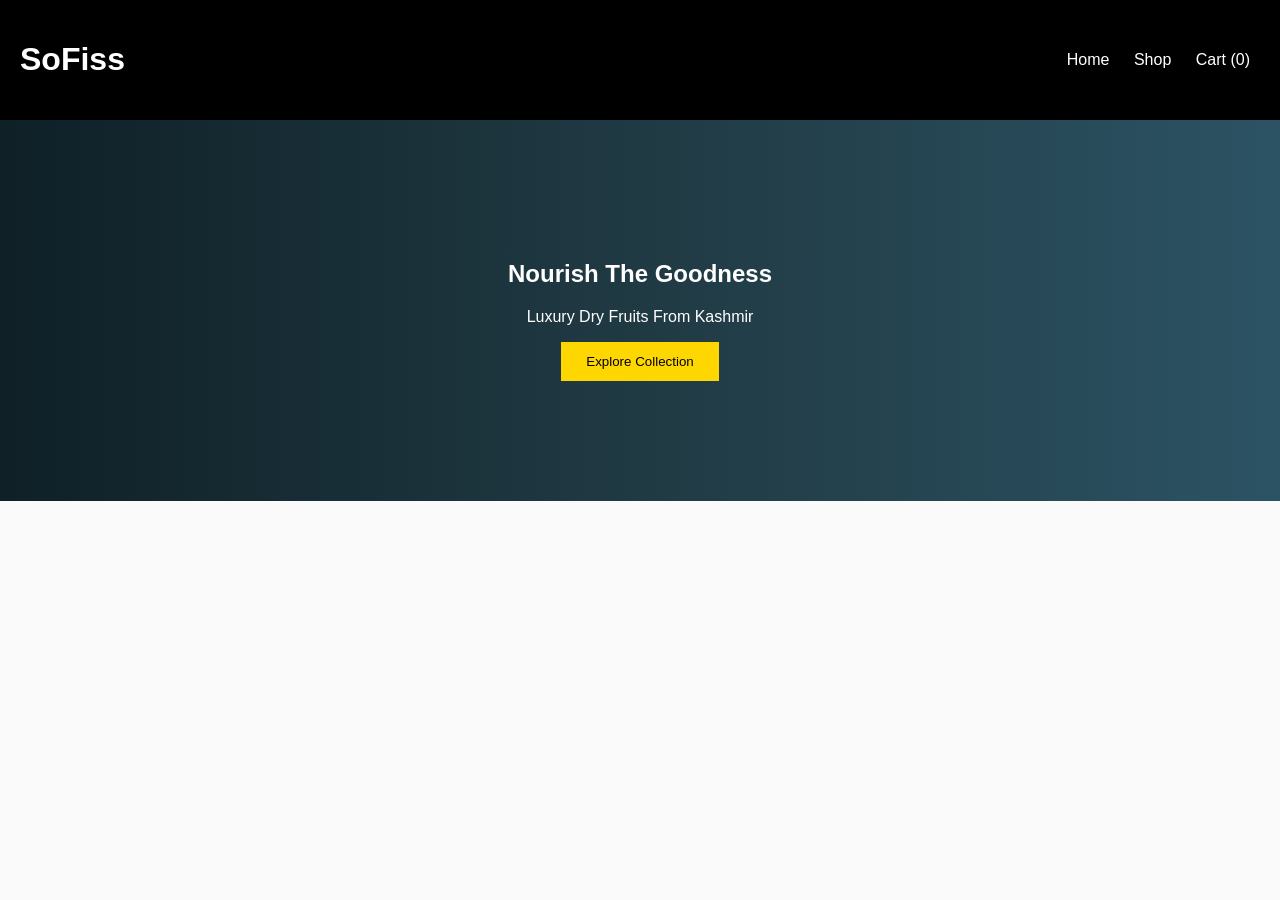
==== commit 23bdd9a9: "Update index.html" ====
--- a/index.html
+++ b/index.html
@@ -1,21 +1,25 @@
 <!DOCTYPE html>
 <html>
 <head>
-<title>SoFiss | Premium Dry Fruits</title>
+
+<title>SoFiss | Luxury Dry Fruits</title>
+
 <link rel="stylesheet" href="style.css">
+
 </head>
 
 <body>
 
 <header>
+
 <h1>SoFiss</h1>
 
 <nav>
+
 <a href="index.html">Home</a>
 <a href="shop.html">Shop</a>
-<a href="about.html">About</a>
-<a href="contact.html">Contact</a>
 <a href="cart.html">Cart (<span id="cart-count">0</span>)</a>
+
 </nav>
 
 </header>
@@ -23,10 +27,13 @@
 <section class="hero">
 
 <h2>Nourish The Goodness</h2>
-<p>Premium Dry Fruits from Kashmir</p>
+
+<p>Luxury Dry Fruits From Kashmir</p>
 
 <a href="shop.html">
-<button class="btn">Shop Now</button>
+
+<button class="btn">Explore Collection</button>
+
 </a>
 
 </section>
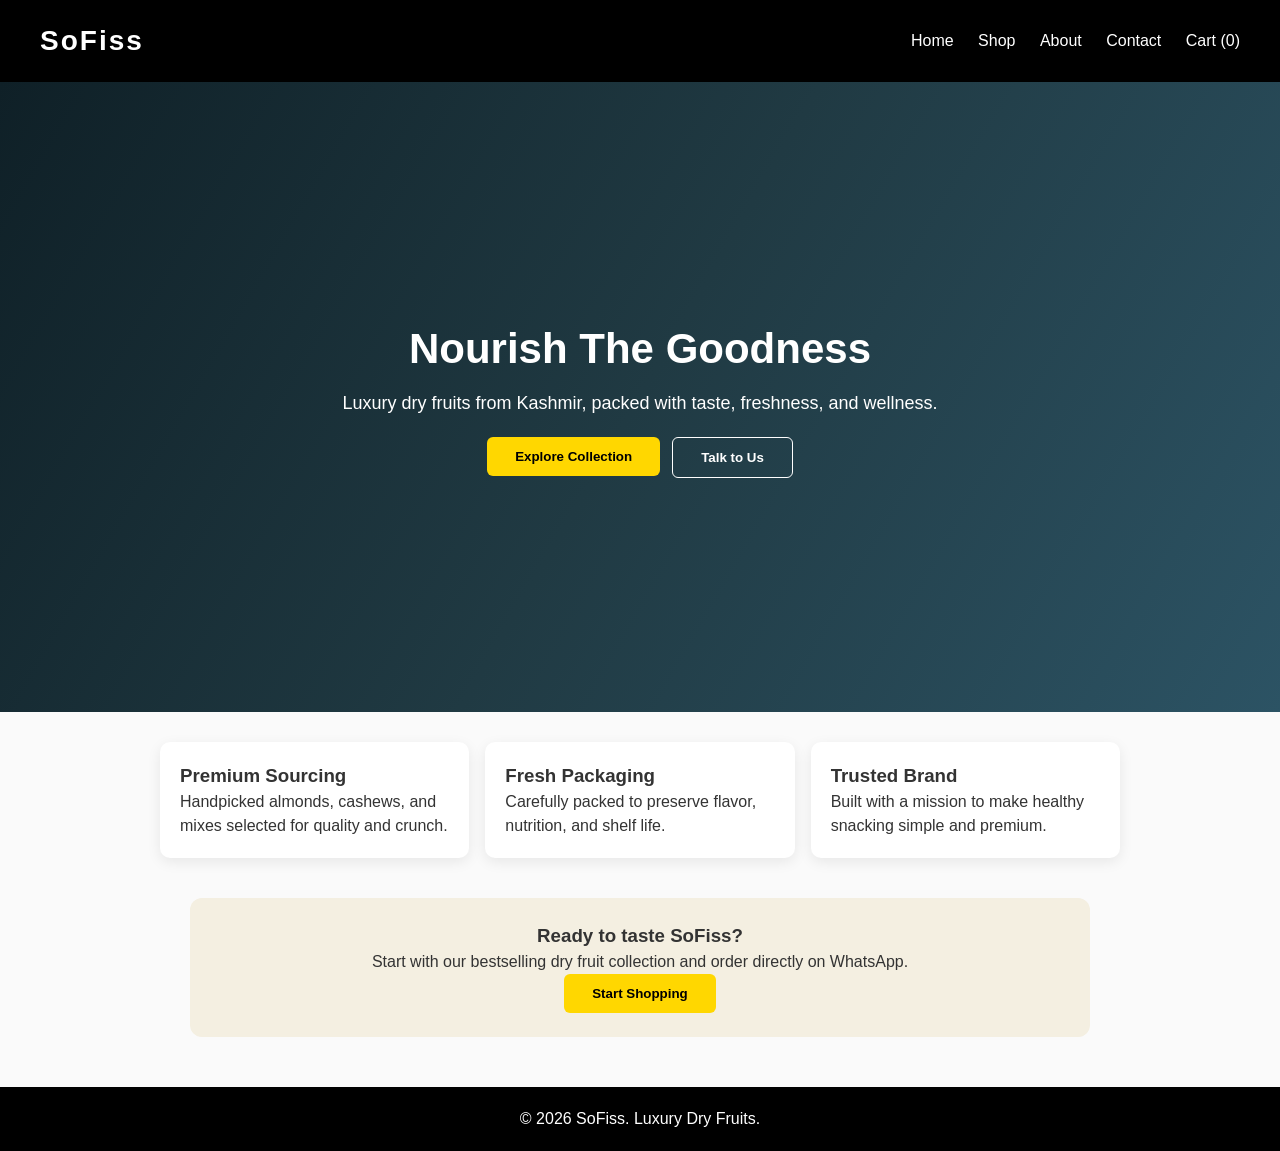
==== commit 189eed64: "Add in-website checkout flow and complete cart purchase journey" ====
--- a/index.html
+++ b/index.html
@@ -1,44 +1,57 @@
-<!DOCTYPE html>
-<html>
-<head>
-
-<title>SoFiss | Luxury Dry Fruits</title>
-
-<link rel="stylesheet" href="style.css">
-
-</head>
-
-<body>
-
-<header>
-
-<h1>SoFiss</h1>
-
-<nav>
-
-<a href="index.html">Home</a>
-<a href="shop.html">Shop</a>
-<a href="cart.html">Cart (<span id="cart-count">0</span>)</a>
-
-</nav>
-
-</header>
-
-<section class="hero">
-
-<h2>Nourish The Goodness</h2>
-
-<p>Luxury Dry Fruits From Kashmir</p>
-
-<a href="shop.html">
-
-<button class="btn">Explore Collection</button>
-
-</a>
-
-</section>
-
-<script src="script.js"></script>
-
-</body>
-</html>
+<!DOCTYPE html>
+<html lang="en">
+<head>
+<meta charset="UTF-8">
+<meta name="viewport" content="width=device-width, initial-scale=1.0">
+<title>SoFiss | Luxury Dry Fruits</title>
+<link rel="stylesheet" href="style.css">
+</head>
+<body>
+<header>
+  <h1 class="logo">SoFiss</h1>
+  <nav>
+    <a href="index.html">Home</a>
+    <a href="shop.html">Shop</a>
+    <a href="about.html">About</a>
+    <a href="contact.html">Contact</a>
+    <a href="cart.html">Cart (<span id="cart-count">0</span>)</a>
+  </nav>
+</header>
+
+<section class="hero">
+  <h2>Nourish The Goodness</h2>
+  <p>Luxury dry fruits from Kashmir, packed with taste, freshness, and wellness.</p>
+  <div class="hero-actions">
+    <a href="shop.html"><button class="btn">Explore Collection</button></a>
+    <a href="contact.html"><button class="btn btn-outline">Talk to Us</button></a>
+  </div>
+</section>
+
+<section class="highlights">
+  <article>
+    <h3>Premium Sourcing</h3>
+    <p>Handpicked almonds, cashews, and mixes selected for quality and crunch.</p>
+  </article>
+  <article>
+    <h3>Fresh Packaging</h3>
+    <p>Carefully packed to preserve flavor, nutrition, and shelf life.</p>
+  </article>
+  <article>
+    <h3>Trusted Brand</h3>
+    <p>Built with a mission to make healthy snacking simple and premium.</p>
+  </article>
+</section>
+
+<section class="cta-band">
+  <h3>Ready to taste SoFiss?</h3>
+  <p>Start with our bestselling dry fruit collection and order directly on WhatsApp.</p>
+  <a href="shop.html"><button class="btn">Start Shopping</button></a>
+</section>
+
+<footer>
+  <p>© 2026 SoFiss. Luxury Dry Fruits.</p>
+</footer>
+
+<script src="script.js"></script>
+</body>
+</html>
--- a/style.css
+++ b/style.css
@@ -1,52 +1,365 @@
-body{
-font-family:Arial;
-margin:0;
-background:#fafafa;
-}
-
-header{
-display:flex;
-justify-content:space-between;
-align-items:center;
-padding:20px;
-background:black;
-color:white;
-}
-
-nav a{
-margin:10px;
-color:white;
-text-decoration:none;
-}
-
-.hero{
-text-align:center;
-padding:120px;
-background:linear-gradient(to right,#0f2027,#203a43,#2c5364);
-color:white;
-}
-
-.btn{
-padding:12px 25px;
-background:gold;
-border:none;
-cursor:pointer;
-}
-
-.products{
-display:flex;
-gap:30px;
-justify-content:center;
-margin-top:40px;
-}
-
-.product{
-border:1px solid #ddd;
-padding:20px;
-text-align:center;
-}
-
-.title{
-text-align:center;
-margin-top:40px;
-}
+*{
+  margin:0;
+  padding:0;
+  box-sizing:border-box;
+  font-family:Arial, Helvetica, sans-serif;
+}
+
+body{
+  background:#fafafa;
+  color:#333;
+  line-height:1.5;
+}
+
+header{
+  display:flex;
+  justify-content:space-between;
+  align-items:center;
+  padding:20px 40px;
+  background:#000;
+  color:#fff;
+  position:sticky;
+  top:0;
+  z-index:10;
+}
+
+.logo{
+  font-size:28px;
+  letter-spacing:2px;
+}
+
+nav a{
+  margin-left:20px;
+  text-decoration:none;
+  color:#fff;
+  font-size:16px;
+  transition:0.3s;
+}
+
+nav a:hover{
+  color:gold;
+}
+
+.hero{
+  min-height:70vh;
+  display:flex;
+  flex-direction:column;
+  justify-content:center;
+  align-items:center;
+  text-align:center;
+  background:linear-gradient(120deg,#0f2027,#203a43,#2c5364);
+  color:#fff;
+  padding:40px 20px;
+}
+
+.hero h2{
+  font-size:42px;
+  margin-bottom:10px;
+}
+
+.hero p{
+  font-size:18px;
+  margin-bottom:20px;
+  max-width:600px;
+}
+
+.hero-actions{
+  display:flex;
+  gap:12px;
+  flex-wrap:wrap;
+  justify-content:center;
+}
+
+.btn{
+  padding:12px 28px;
+  background:gold;
+  border:none;
+  border-radius:6px;
+  cursor:pointer;
+  font-weight:bold;
+  transition:0.3s;
+}
+
+.btn:hover{
+  background:#d4af37;
+}
+
+.btn-outline{
+  background:transparent;
+  border:1px solid #fff;
+  color:#fff;
+}
+
+.btn-outline:hover{
+  background:#fff;
+  color:#000;
+}
+
+.title{
+  text-align:center;
+  font-size:30px;
+  margin-top:40px;
+}
+
+.search-bar{
+  display:flex;
+  justify-content:center;
+  margin-top:20px;
+}
+
+input, textarea{
+  padding:10px;
+  width:100%;
+  border:1px solid #ccc;
+  border-radius:6px;
+}
+
+.products{
+  display:flex;
+  justify-content:center;
+  flex-wrap:wrap;
+  gap:30px;
+  padding:40px;
+}
+
+.product{
+  width:260px;
+  background:#fff;
+  padding:20px;
+  border-radius:12px;
+  box-shadow:0 10px 30px rgba(0,0,0,0.1);
+  text-align:center;
+  transition:transform 0.3s ease;
+}
+
+.product:hover{
+  transform:translateY(-6px);
+}
+
+.product img{
+  width:100%;
+  height:200px;
+  object-fit:cover;
+  border-radius:10px;
+}
+
+.product h3{
+  margin-top:10px;
+  font-size:18px;
+}
+
+.product p{
+  margin:10px 0;
+  font-weight:bold;
+}
+
+.product-actions{
+  display:flex;
+  flex-direction:column;
+  gap:8px;
+}
+
+.product-actions a{
+  text-decoration:none;
+  color:#1e4f8a;
+  font-weight:600;
+}
+
+.product button,
+.product-page button{
+  padding:10px 18px;
+  border:none;
+  background:#000;
+  color:#fff;
+  border-radius:6px;
+  cursor:pointer;
+}
+
+.product button:hover,
+.product-page button:hover{
+  background:gold;
+  color:#000;
+}
+
+.product-page,
+.info-page{
+  max-width:900px;
+  margin:50px auto;
+  text-align:center;
+  padding:0 20px;
+}
+
+.product-hero-image{
+  width:260px;
+  height:220px;
+  border-radius:12px;
+  object-fit:cover;
+  margin-bottom:16px;
+}
+
+.info-page p{
+  margin-top:12px;
+}
+
+.highlights{
+  display:grid;
+  grid-template-columns:repeat(auto-fit,minmax(220px,1fr));
+  gap:16px;
+  max-width:1000px;
+  margin:30px auto;
+  padding:0 20px;
+}
+
+.highlights article{
+  background:#fff;
+  padding:20px;
+  border-radius:10px;
+  box-shadow:0 4px 14px rgba(0,0,0,0.08);
+}
+
+.cta-band{
+  margin:40px auto;
+  text-align:center;
+  max-width:900px;
+  padding:24px;
+  border-radius:12px;
+  background:#f4efe1;
+}
+
+.contact-form{
+  max-width:520px;
+  margin:20px auto 0;
+  display:flex;
+  flex-direction:column;
+  gap:12px;
+}
+
+.form-title{
+  margin-top:24px;
+}
+
+.cart-container{
+  max-width:800px;
+  margin:30px auto;
+  padding:20px;
+}
+
+.cart-item{
+  display:flex;
+  justify-content:space-between;
+  gap:8px;
+  background:#fff;
+  padding:15px;
+  margin-bottom:10px;
+  border-radius:8px;
+  box-shadow:0 5px 15px rgba(0,0,0,0.1);
+}
+
+.cart-item button{
+  border:none;
+  background:#d22;
+  color:#fff;
+  border-radius:5px;
+  padding:6px 10px;
+  cursor:pointer;
+}
+
+footer{
+  margin-top:50px;
+  padding:20px;
+  text-align:center;
+  background:#000;
+  color:#fff;
+}
+
+@media (max-width:768px){
+  header{
+    flex-direction:column;
+    gap:10px;
+  }
+
+  nav{
+    display:flex;
+    flex-wrap:wrap;
+    justify-content:center;
+  }
+
+  nav a{
+    margin:6px 10px;
+  }
+
+  .hero h2{
+    font-size:30px;
+  }
+
+  .product{
+    width:90%;
+  }
+}
+
+
+.btn-secondary{
+  background:#2f4858;
+  color:#fff;
+}
+
+.btn-secondary:hover{
+  background:#1d2f3b;
+  color:#fff;
+}
+
+.cart-actions{
+  display:flex;
+  justify-content:center;
+  gap:12px;
+  flex-wrap:wrap;
+  margin-top:20px;
+}
+
+.checkout-layout{
+  max-width:1100px;
+  margin:40px auto;
+  padding:0 20px;
+  display:grid;
+  grid-template-columns:1.2fr 1fr;
+  gap:20px;
+}
+
+.checkout-card{
+  background:#fff;
+  border-radius:12px;
+  box-shadow:0 5px 20px rgba(0,0,0,0.08);
+  padding:24px;
+}
+
+.payment-option{
+  display:flex;
+  align-items:center;
+  gap:8px;
+  margin-bottom:8px;
+}
+
+.summary-row{
+  display:flex;
+  justify-content:space-between;
+  align-items:center;
+  padding:8px 0;
+  border-bottom:1px solid #eee;
+}
+
+.summary-row.total{
+  border-bottom:none;
+  margin-top:10px;
+  font-size:18px;
+}
+
+.subtle-text{
+  color:#666;
+  margin-top:14px;
+}
+
+@media (max-width:900px){
+  .checkout-layout{
+    grid-template-columns:1fr;
+  }
+}
